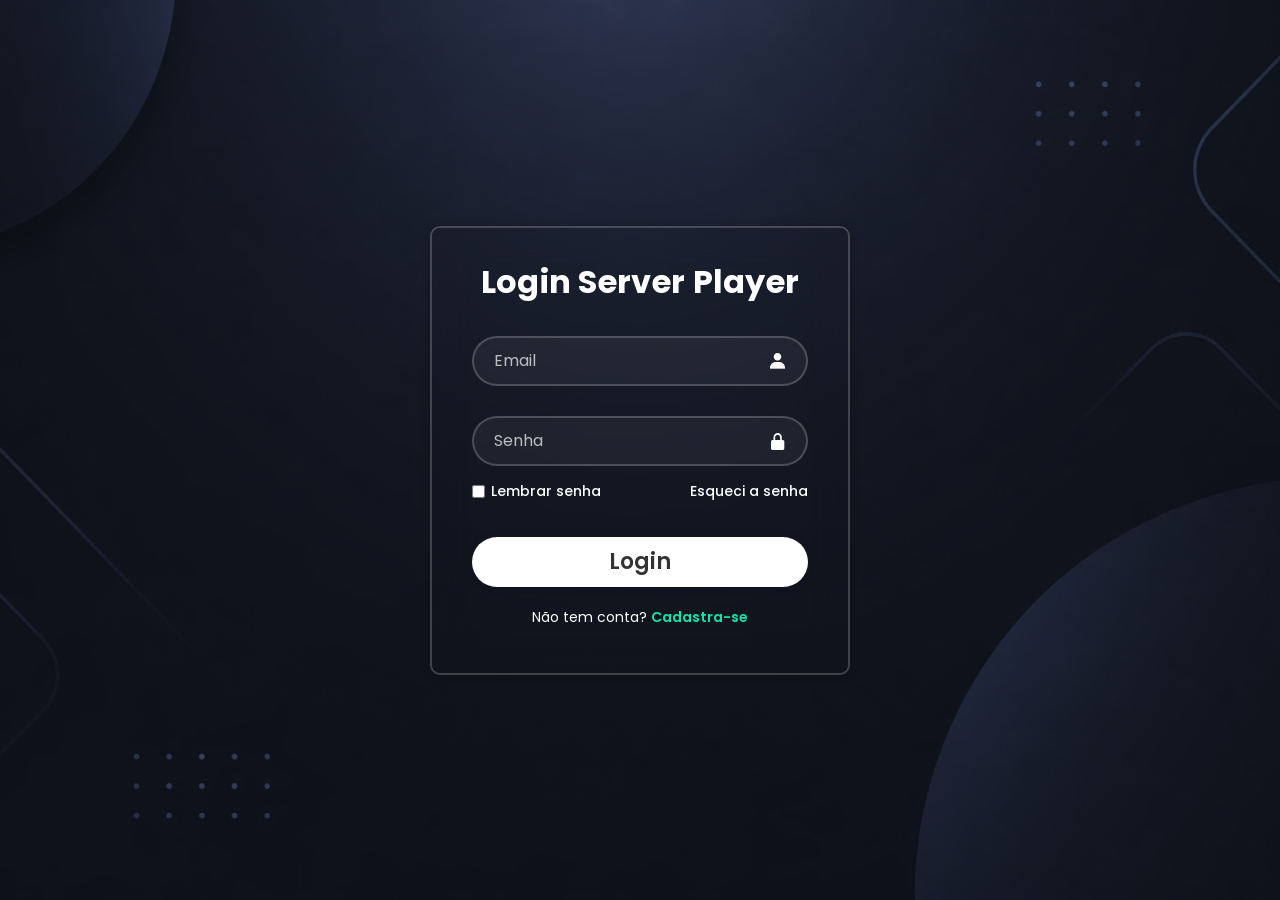
==== index.html @ e5c9da50 "adicionando botão de login com api" ====
<!DOCTYPE html>
<html lang="pt-br">
<head>
    <meta charset="UTF-8">
    <link rel="stylesheet" href="style.css">
    <link href="https://unpkg.com/boxicons@2.1.4/css/boxicons.min.css" rel="stylesheet">
    <meta name="viewport" content="width=device-width, initial-scale=1.0">
    <title>Login</title>
</head>
<body>
    <main class="container">
        <h1>Login Server Player</h1>
            <div class="input-box">
                <input placeholder="Email" type="email" name="email" required>
                <i class="bx bxs-user"></i>
            </div>
            <div class="input-box">
                <input placeholder="Senha" type="password" name="senha" required>
                <i class="bx bxs-lock-alt"></i>
            </div>
            <div class="remember-forgot">
                <label>
                    <input type="checkbox">
                    Lembrar senha
                </label>
                <a href="#">Esqueci a senha</a>
            </div>
<button type="button" class="login" onclick="location.href='home.html'">Login</button>            <div class="registro">
                <p>Não tem conta? <a href="cadastro.html">Cadastra-se</a></p>
            </div>
    </main>
</body>
</html>
---- style.css ----
@import url('https://fonts.googleapis.com/css2?family=Poppins:ital,wght@0,100;0,200;0,300;0,400;0,500;0,600;0,700;0,800;0,900;1,100;1,200;1,300;1,400;1,500;1,600;1,700;1,800;1,900&display=swap');

:root {
    --accent: #0fe5a9;
    --glass-border: rgba(255, 255, 255, .2);
}

* {
    margin: 0;
    padding: 0;
    box-sizing: border-box;
    font-family: "Poppins", sans-serif;
}

body {
    display: flex;
    justify-content: center;
    align-items: center;
    min-height: 100vh;
    background: url(img/tema\ login.png);
    background-size: cover;
    background-position: center;
}

.container {
    width: 420px;
    max-width: 90vw;
    background-color: transparent;
    border: 2px solid var(--glass-border);
    border-radius: 10px;
    color: #fff;
    padding: 30px 40px;
    box-shadow: 0 0 10px rgba(0, 0, 0, .2);
    backdrop-filter: blur(20px);
}

.container h1 {
    font-size: 32px;
    text-align: center;
    letter-spacing: .3px;
}

.input-box {
    position: relative;
    width: 100%;
    height: 50px;
    margin: 30px 0;
}

.input-box input {
    width: 100%;
    height: 100%;
    background-color: rgba(255, 255, 255, .05);
    border: 2px solid var(--glass-border);
    border-radius: 40px;
    outline: none;
    font-size: 16px;
    color: #fff;
    padding: 20px 45px 20px 20px;
    transition: border-color .2s ease;
}

.input-box input::placeholder {
    color: rgba(255, 255, 255, .7);
}

.input-box input:focus-visible {
    border-color: var(--accent);
}

.input-box i {
    position: absolute;
    right: 20px;
    font-size: 20px;
    top: 50%;
    transform: translateY(-50%);
}

.remember-forgot {
    display: flex;
    justify-content: space-between;
    align-items: center;
    margin: -15px 0px 15px;
    font-size: 14px;
}

.remember-forgot label {
    display: flex;
    align-items: center;
    gap: 6px;
    font-weight: 500;
}

.remember-forgot label input {
    accent-color: var(--accent);
}

.remember-forgot a {
    color: #fff;
    text-decoration: none;
    font-weight: 500;
}

.remember-forgot a:hover,
.remember-forgot a:focus-visible {
    text-decoration: underline;
}

.login {
    width: 100%;
    height: 50px;
    background-color: #fff;
    font-size: 22px;
    border: 2px solid var(--glass-border);
    border-radius: 40px;
    cursor: pointer;
    color: #333;
    font-weight: 600;
    box-shadow: 0 0 10px rgba(0, 0, 0, .1);
    margin-top: 20px;
    transition: background-color .3s ease, color .3s ease;
}

.login:hover,
.login:focus-visible {
    background-color: transparent;
    color: #fff;
}

.registro {
    font-size: 14px;
    text-align: center;
    margin: 20px 0px 15px;
}

.registro a {
    text-decoration: none;
    color: var(--accent);
    font-weight: 600;
}

.registro a:hover,
.registro a:focus-visible {
    text-decoration: underline;
}
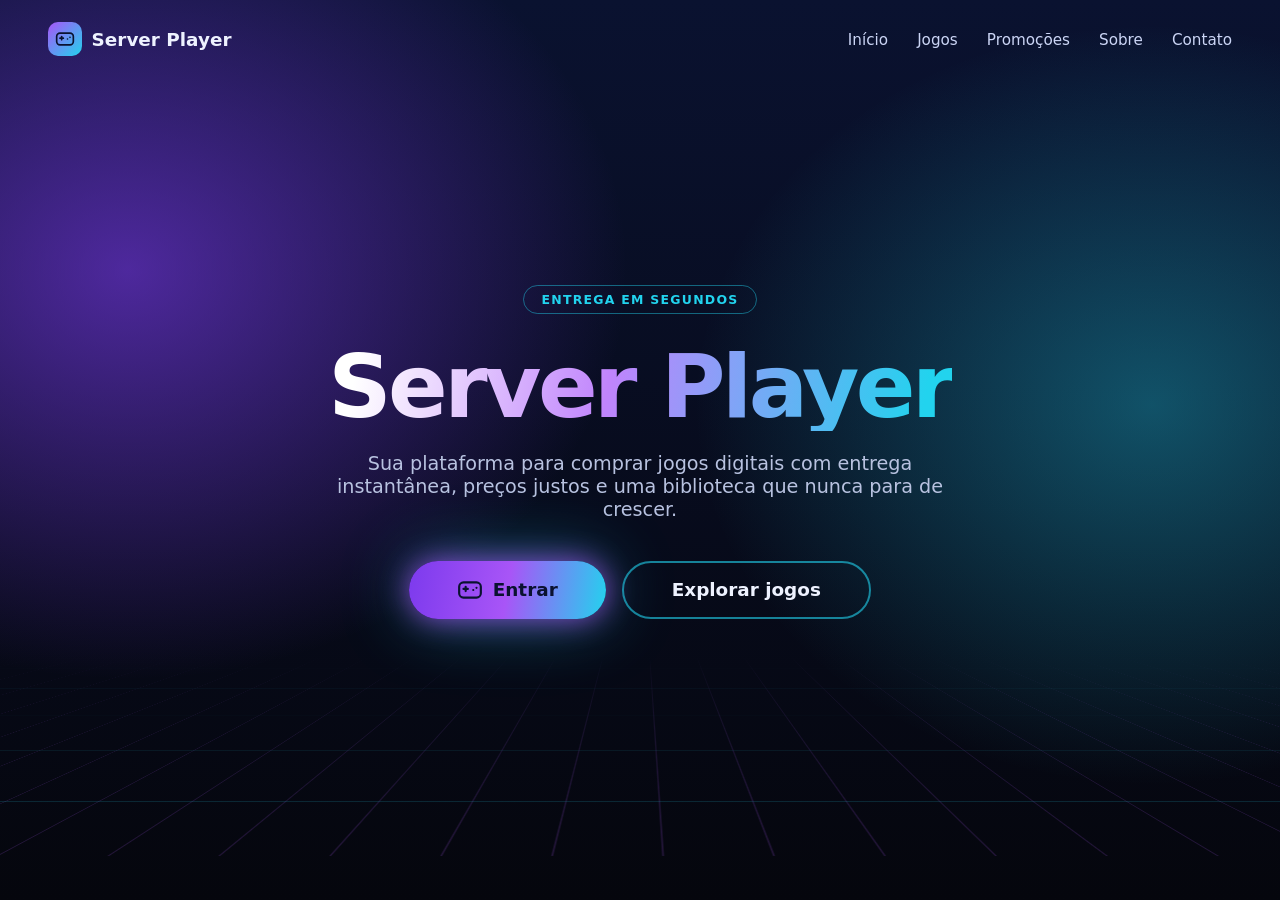
==== commit 4136e773: "adicionei uma pagina de apresentacao" ====
--- a/index.html
+++ b/index.html
@@ -1,33 +1,59 @@
 <!DOCTYPE html>
-<html lang="pt-br">
+<html lang="pt-BR">
 <head>
-    <meta charset="UTF-8">
-    <link rel="stylesheet" href="style.css">
-    <link href="https://unpkg.com/boxicons@2.1.4/css/boxicons.min.css" rel="stylesheet">
-    <meta name="viewport" content="width=device-width, initial-scale=1.0">
-    <title>Login</title>
+<meta charset="UTF-8">
+<meta name="viewport" content="width=device-width, initial-scale=1.0">
+<title>Server Player</title>
+<link href="[fonts.googleapis.com](https://fonts.googleapis.com/css2?family=Outfit:wght@300;600;900&display=swap)" rel="stylesheet">
+<link rel="stylesheet" href="style.css">
 </head>
 <body>
-    <main class="container">
-        <h1>Login Server Player</h1>
-            <div class="input-box">
-                <input placeholder="Email" type="email" name="email" required>
-                <i class="bx bxs-user"></i>
-            </div>
-            <div class="input-box">
-                <input placeholder="Senha" type="password" name="senha" required>
-                <i class="bx bxs-lock-alt"></i>
-            </div>
-            <div class="remember-forgot">
-                <label>
-                    <input type="checkbox">
-                    Lembrar senha
-                </label>
-                <a href="#">Esqueci a senha</a>
-            </div>
-<button type="button" class="login" onclick="location.href='home.html'">Login</button>            <div class="registro">
-                <p>Não tem conta? <a href="cadastro.html">Cadastra-se</a></p>
-            </div>
-    </main>
+
+  <header>
+    <div class="logo">
+      <svg viewBox="0 0 24 24" fill="none" stroke="currentColor" stroke-width="2"
+           stroke-linecap="round" stroke-linejoin="round">
+        <line x1="6" y1="11" x2="10" y2="11"></line>
+        <line x1="8" y1="9" x2="8" y2="13"></line>
+        <line x1="15" y1="12" x2="15.01" y2="12"></line>
+        <line x1="18" y1="10" x2="18.01" y2="10"></line>
+        <rect x="2" y="5" width="20" height="14" rx="4"></rect>
+      </svg>
+      Server Player
+    </div>
+
+    <nav>
+      <a href="#">Início</a>
+      <a href="#">Jogos</a>
+      <a href="#">Promoções</a>
+      <a href="#">Sobre</a>
+      <a href="#">Contato</a>
+    </nav>
+  </header>
+
+  <main class="hero">
+    <span class="selo">ENTREGA EM SEGUNDOS</span>
+
+    <h1>Server Player</h1>
+
+    <p>Sua plataforma para comprar jogos digitais com entrega instantânea, preços justos
+       e uma biblioteca que nunca para de crescer.</p>
+
+    <div class="acoes">
+      <a href="login.html" class="btn btn--entrar">
+        <svg viewBox="0 0 24 24" fill="none" stroke="currentColor" stroke-width="2"
+             stroke-linecap="round" stroke-linejoin="round">
+          <line x1="6" y1="11" x2="10" y2="11"></line>
+          <line x1="8" y1="9" x2="8" y2="13"></line>
+          <line x1="15" y1="12" x2="15.01" y2="12"></line>
+          <line x1="18" y1="10" x2="18.01" y2="10"></line>
+          <rect x="2" y="5" width="20" height="14" rx="4"></rect>
+        </svg>
+        Entrar
+      </a>
+      <a href="#" class="btn btn--contorno">Explorar jogos</a>
+    </div>
+  </main>
+
 </body>
 </html>
--- a/style.css
+++ b/style.css
@@ -1,145 +1,159 @@
-@import url('https://fonts.googleapis.com/css2?family=Poppins:ital,wght@0,100;0,200;0,300;0,400;0,500;0,600;0,700;0,800;0,900;1,100;1,200;1,300;1,400;1,500;1,600;1,700;1,800;1,900&display=swap');
+* { margin: 0; padding: 0; box-sizing: border-box; }
 
-:root {
-    --accent: #0fe5a9;
-    --glass-border: rgba(255, 255, 255, .2);
+body {
+  font-family: 'Outfit', system-ui, sans-serif;
+  background: #0a1230;
+  color: #eef2ff;
+  min-height: 100vh;
+  overflow-x: hidden;
 }
 
-* {
-    margin: 0;
-    padding: 0;
-    box-sizing: border-box;
-    font-family: "Poppins", sans-serif;
+/* Fundo: brilho roxo à esquerda, ciano à direita, grade embaixo */
+body::before {
+  content: "";
+  position: fixed;
+  inset: 0;
+  z-index: -1;
+  background:
+    radial-gradient(60% 70% at 10% 30%, rgba(124, 58, 237, .6), transparent 65%),
+    radial-gradient(55% 65% at 90% 45%, rgba(34, 211, 238, .35), transparent 65%),
+    linear-gradient(#0a1230, #05060d);
 }
 
-body {
-    display: flex;
-    justify-content: center;
-    align-items: center;
-    min-height: 100vh;
-    background: url(img/tema\ login.png);
-    background-size: cover;
-    background-position: center;
+body::after {
+  content: "";
+  position: fixed;
+  left: -10%; right: -10%; bottom: 0;
+  height: 45%;
+  z-index: -1;
+  background-image:
+    linear-gradient(rgba(34, 211, 238, .18) 1px, transparent 1px),
+    linear-gradient(90deg, rgba(168, 85, 247, .18) 1px, transparent 1px);
+  background-size: 60px 60px;
+  transform: perspective(400px) rotateX(65deg);
+  mask-image: linear-gradient(to top, #000, transparent 80%);
 }
 
-.container {
-    width: 420px;
-    max-width: 90vw;
-    background-color: transparent;
-    border: 2px solid var(--glass-border);
-    border-radius: 10px;
-    color: #fff;
-    padding: 30px 40px;
-    box-shadow: 0 0 10px rgba(0, 0, 0, .2);
-    backdrop-filter: blur(20px);
+/* ---------- CABEÇALHO ---------- */
+header {
+  display: flex;
+  align-items: center;
+  justify-content: space-between;
+  padding: 1.4rem 3rem;
 }
 
-.container h1 {
-    font-size: 32px;
-    text-align: center;
-    letter-spacing: .3px;
+.logo {
+  display: flex;
+  align-items: center;
+  gap: .6rem;
+  font-size: 1.15rem;
+  font-weight: 900;
 }
 
-.input-box {
-    position: relative;
-    width: 100%;
-    height: 50px;
-    margin: 30px 0;
+.logo svg {
+  width: 34px; height: 34px;
+  padding: 7px;
+  border-radius: 10px;
+  background: linear-gradient(135deg, #a855f7, #22d3ee);
+  color: #0a1230;
 }
 
-.input-box input {
-    width: 100%;
-    height: 100%;
-    background-color: rgba(255, 255, 255, .05);
-    border: 2px solid var(--glass-border);
-    border-radius: 40px;
-    outline: none;
-    font-size: 16px;
-    color: #fff;
-    padding: 20px 45px 20px 20px;
-    transition: border-color .2s ease;
+nav a {
+  margin-left: 1.5rem;
+  font-size: .95rem;
+  color: #cbd5f5;
+  text-decoration: none;
+  transition: color .3s;
 }
 
-.input-box input::placeholder {
-    color: rgba(255, 255, 255, .7);
+nav a:hover { color: #22d3ee; }
+
+/* ---------- HERO ---------- */
+.hero {
+  min-height: calc(100vh - 90px);
+  display: flex;
+  flex-direction: column;
+  align-items: center;
+  justify-content: center;
+  text-align: center;
+  padding: 0 1.5rem 4rem;
 }
 
-.input-box input:focus-visible {
-    border-color: var(--accent);
+.selo {
+  padding: .4rem 1.1rem;
+  margin-bottom: 1.8rem;
+  border: 1px solid rgba(34, 211, 238, .45);
+  border-radius: 999px;
+  font-size: .78rem;
+  font-weight: 600;
+  letter-spacing: .1em;
+  color: #22d3ee;
 }
 
-.input-box i {
-    position: absolute;
-    right: 20px;
-    font-size: 20px;
-    top: 50%;
-    transform: translateY(-50%);
+h1 {
+  font-size: clamp(3rem, 9vw, 5.5rem);
+  font-weight: 900;
+  line-height: 1;
+  letter-spacing: -.04em;
+  margin-bottom: 1.3rem;
+  background: linear-gradient(100deg, #fff 5%, #c084fc 45%, #22d3ee 95%);
+  -webkit-background-clip: text;
+  background-clip: text;
+  color: transparent;
 }
 
-.remember-forgot {
-    display: flex;
-    justify-content: space-between;
-    align-items: center;
-    margin: -15px 0px 15px;
-    font-size: 14px;
+p {
+  max-width: 620px;
+  font-size: clamp(1rem, 2vw, 1.2rem);
+  font-weight: 300;
+  color: #b8c2e0;
+  margin-bottom: 2.5rem;
 }
 
-.remember-forgot label {
-    display: flex;
-    align-items: center;
-    gap: 6px;
-    font-weight: 500;
+.acoes { display: flex; gap: 1rem; flex-wrap: wrap; justify-content: center; }
+
+.btn {
+  padding: 1rem 3rem;
+  border-radius: 999px;
+  font-family: inherit;
+  font-size: 1.15rem;
+  font-weight: 800;
+  text-decoration: none;
+  transition: transform .3s, box-shadow .3s;
 }
 
-.remember-forgot label input {
-    accent-color: var(--accent);
+/* Botão "Entrar" — o mais chamativo da página */
+.btn--entrar {
+  display: flex;
+  align-items: center;
+  gap: .6rem;
+  color: #0a1230;
+  background: linear-gradient(100deg, #7c3aed, #a855f7 50%, #22d3ee);
+  box-shadow: 0 0 30px rgba(168, 85, 247, .8), 0 0 70px rgba(34, 211, 238, .45);
 }
 
-.remember-forgot a {
-    color: #fff;
-    text-decoration: none;
-    font-weight: 500;
+.btn--entrar svg { width: 26px; height: 26px; }
+
+.btn--entrar:hover {
+  transform: scale(1.08);
+  box-shadow: 0 0 45px rgba(168, 85, 247, 1), 0 0 110px rgba(34, 211, 238, .7);
 }
 
-.remember-forgot a:hover,
-.remember-forgot a:focus-visible {
-    text-decoration: underline;
+.btn--contorno {
+  color: #eef2ff;
+  border: 2px solid rgba(34, 211, 238, .6);
 }
 
-.login {
-    width: 100%;
-    height: 50px;
-    background-color: #fff;
-    font-size: 22px;
-    border: 2px solid var(--glass-border);
-    border-radius: 40px;
-    cursor: pointer;
-    color: #333;
-    font-weight: 600;
-    box-shadow: 0 0 10px rgba(0, 0, 0, .1);
-    margin-top: 20px;
-    transition: background-color .3s ease, color .3s ease;
+.btn--contorno:hover {
+  transform: scale(1.05);
+  background: rgba(34, 211, 238, .15);
+  border-color: #22d3ee;
 }
 
-.login:hover,
-.login:focus-visible {
-    background-color: transparent;
-    color: #fff;
+/* ---------- RESPONSIVO ---------- */
+@media (max-width: 700px) {
+  header { padding: 1.1rem 1.3rem; }
+  nav a { margin-left: .8rem; font-size: .85rem; }
+  .acoes { flex-direction: column; width: 100%; max-width: 320px; }
+  .btn { text-align: center; justify-content: center; }
 }
-
-.registro {
-    font-size: 14px;
-    text-align: center;
-    margin: 20px 0px 15px;
-}
-
-.registro a {
-    text-decoration: none;
-    color: var(--accent);
-    font-weight: 600;
-}
-
-.registro a:hover,
-.registro a:focus-visible {
-    text-decoration: underline;
-}
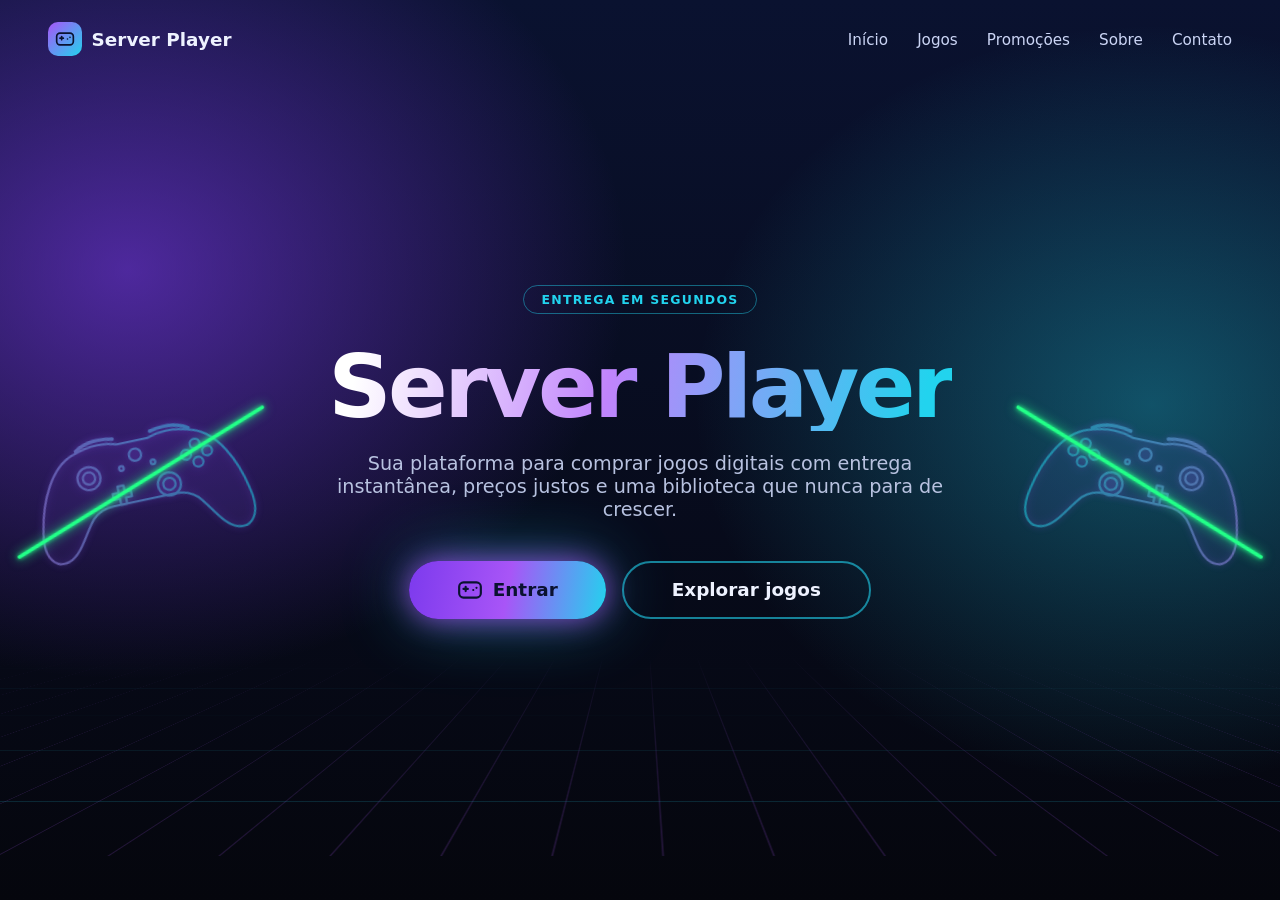
==== commit e4afca66: "Adiciona controles decorativos com linhas verdes cortando eles" ====
--- a/index.html
+++ b/index.html
@@ -32,6 +32,55 @@
   </header>
 
   <main class="hero">
+    <!-- Controles decorativos: desenho guardado uma vez e usado nos dois lados -->
+<svg width="0" height="0" style="position:absolute" aria-hidden="true">
+  <defs>
+    <linearGradient id="grad-controle" gradientUnits="userSpaceOnUse" x1="0" y1="0" x2="600" y2="0">
+      <stop offset="0" stop-color="#a78bfa"/>
+      <stop offset="1" stop-color="#22d3ee"/>
+    </linearGradient>
+  </defs>
+  <symbol id="controle-desenho" viewBox="0 0 600 380">
+    <g fill="rgba(139,92,246,.10)" stroke="url(#grad-controle)" stroke-width="6" stroke-linejoin="round" stroke-linecap="round">
+      <path d="M140 80 C190 62 230 66 260 76 L340 76 C370 66 410 62 460 80
+               C520 100 560 180 575 260 C590 330 560 360 525 350
+               C490 340 470 290 440 255 C420 235 400 232 380 232
+               L220 232 C200 232 180 235 160 255
+               C130 290 110 340 75 350 C40 360 10 330 25 260
+               C40 180 80 100 140 80 Z"/>
+      <path d="M150 72 C180 52 220 52 250 60" fill="none" stroke-width="9"/>
+      <path d="M450 72 C420 52 380 52 350 60" fill="none" stroke-width="9"/>
+      <circle cx="170" cy="148" r="30"/>
+      <circle cx="170" cy="148" r="16"/>
+      <path d="M232 196 h16 v-16 h16 v16 h16 v16 h-16 v16 h-16 v-16 h-16 Z" transform="translate(-10 4)"/>
+      <circle cx="372" cy="205" r="30"/>
+      <circle cx="372" cy="205" r="16"/>
+      <circle cx="430" cy="140" r="13"/>
+      <circle cx="458" cy="116" r="13"/>
+      <circle cx="458" cy="164" r="13"/>
+      <circle cx="486" cy="140" r="13"/>
+      <circle cx="300" cy="112" r="16"/>
+      <circle cx="258" cy="140" r="6"/>
+      <circle cx="342" cy="140" r="6"/>
+    </g>
+  </symbol>
+</svg>
+
+<!-- Controle da ESQUERDA -->
+<div class="controle-fx controle-esquerda" aria-hidden="true">
+  <svg viewBox="0 0 600 380" xmlns="http://www.w3.org/2000/svg">
+    <use class="corpo" href="#controle-desenho" width="600" height="380"/>
+    <line class="linha-verde" x1="-50" y1="310" x2="650" y2="60" pathLength="1"/>
+  </svg>
+</div>
+
+<!-- Controle da DIREITA -->
+<div class="controle-fx controle-direita" aria-hidden="true">
+  <svg viewBox="0 0 600 380" xmlns="http://www.w3.org/2000/svg">
+    <use class="corpo" href="#controle-desenho" width="600" height="380"/>
+    <line class="linha-verde" x1="-50" y1="310" x2="650" y2="60" pathLength="1"/>
+  </svg>
+</div>
     <span class="selo">ENTREGA EM SEGUNDOS</span>
 
     <h1>Server Player</h1>
--- a/style.css
+++ b/style.css
@@ -157,3 +157,69 @@
   .acoes { flex-direction: column; width: 100%; max-width: 320px; }
   .btn { text-align: center; justify-content: center; }
 }
+
+
+/* ===== Controles decorativos da tela inicial ===== */
+
+.hero {
+  position: relative;
+  isolation: isolate;
+}
+
+.controle-fx {
+  position: absolute;
+  top: 50%;
+  width: clamp(150px, 18vw, 260px);
+  pointer-events: none;
+  z-index: -1;
+  transform: translateY(-50%) var(--inclina);
+  animation: flutuar 7s ease-in-out infinite;
+}
+.controle-fx svg {
+  display: block;
+  width: 100%;
+  overflow: visible;
+}
+
+.controle-esquerda {
+  left: 2%;
+  --inclina: rotate(-12deg);
+}
+.controle-direita {
+  right: 2%;
+  --inclina: scaleX(-1) rotate(-12deg);
+  animation-delay: -3.5s;
+}
+
+@keyframes flutuar {
+  0%, 100% { transform: translateY(-50%) var(--inclina); }
+  50%      { transform: translateY(calc(-50% - 12px)) var(--inclina); }
+}
+
+.controle-fx .corpo {
+  opacity: .55;
+  filter: drop-shadow(0 0 10px rgba(139, 92, 246, .6));
+}
+
+.controle-fx .linha-verde {
+  stroke: #22ff88;
+  stroke-width: 9;
+  stroke-linecap: round;
+  stroke-dasharray: 1;
+  stroke-dashoffset: 1;
+  filter: drop-shadow(0 0 5px #22ff88) drop-shadow(0 0 14px rgba(34, 255, 136, .7));
+  animation:
+    cortar 1s cubic-bezier(.6, 0, .2, 1) .5s forwards,
+    brilhar 3s ease-in-out 1.6s infinite;
+}
+@keyframes cortar  { to { stroke-dashoffset: 0; } }
+@keyframes brilhar { 50% { opacity: .65; } }
+
+@media (max-width: 820px) {
+  .controle-fx { display: none; }
+}
+
+@media (prefers-reduced-motion: reduce) {
+  .controle-fx { animation: none; }
+  .controle-fx .linha-verde { animation: none; stroke-dashoffset: 0; }
+}
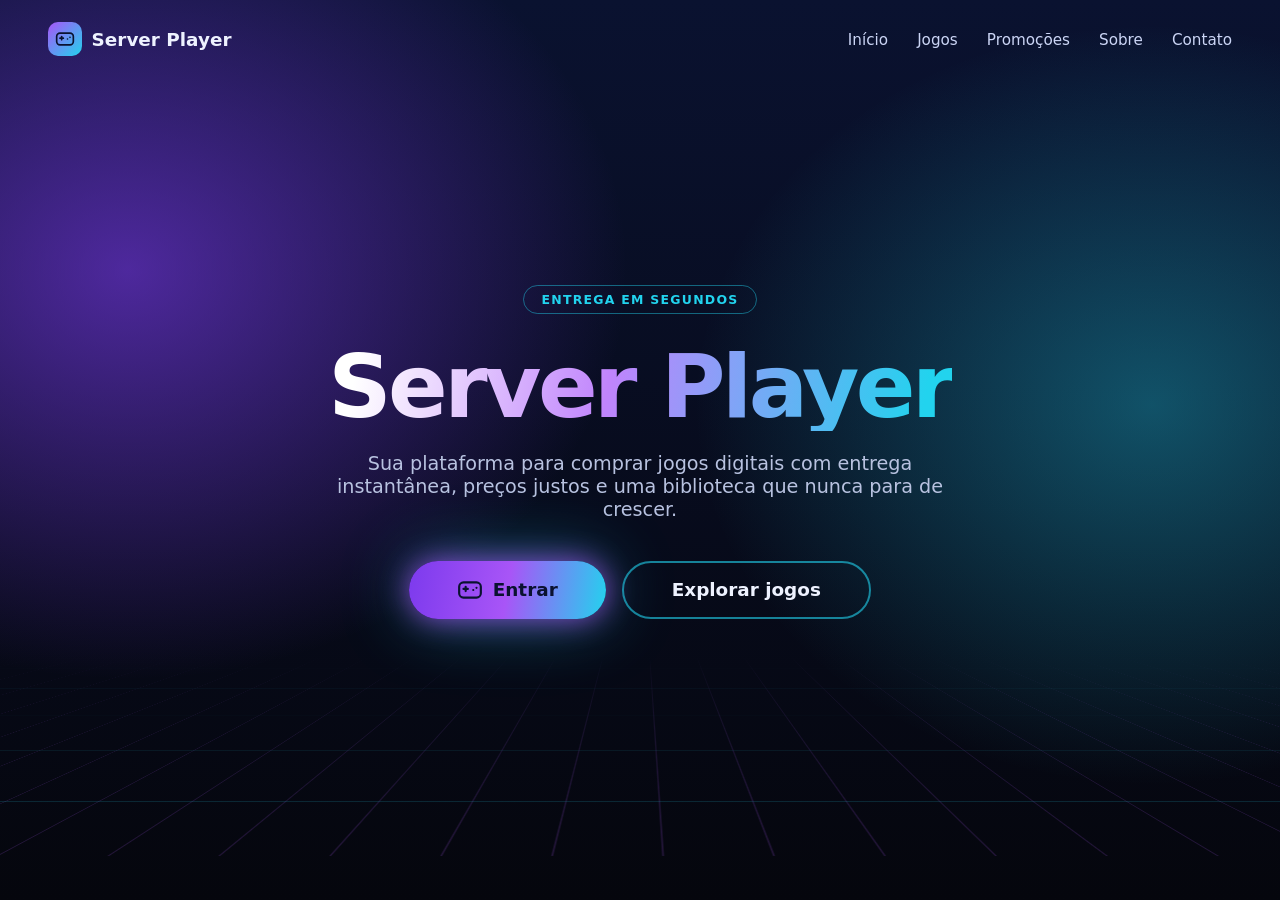
==== commit 114d0a84: "adicionei uma pagina sobre" ====
--- a/index.html
+++ b/index.html
@@ -26,61 +26,12 @@
       <a href="#">Início</a>
       <a href="#">Jogos</a>
       <a href="#">Promoções</a>
-      <a href="#">Sobre</a>
+      <a href="sobre.html">Sobre</a>
       <a href="#">Contato</a>
     </nav>
   </header>
 
   <main class="hero">
-    <!-- Controles decorativos: desenho guardado uma vez e usado nos dois lados -->
-<svg width="0" height="0" style="position:absolute" aria-hidden="true">
-  <defs>
-    <linearGradient id="grad-controle" gradientUnits="userSpaceOnUse" x1="0" y1="0" x2="600" y2="0">
-      <stop offset="0" stop-color="#a78bfa"/>
-      <stop offset="1" stop-color="#22d3ee"/>
-    </linearGradient>
-  </defs>
-  <symbol id="controle-desenho" viewBox="0 0 600 380">
-    <g fill="rgba(139,92,246,.10)" stroke="url(#grad-controle)" stroke-width="6" stroke-linejoin="round" stroke-linecap="round">
-      <path d="M140 80 C190 62 230 66 260 76 L340 76 C370 66 410 62 460 80
-               C520 100 560 180 575 260 C590 330 560 360 525 350
-               C490 340 470 290 440 255 C420 235 400 232 380 232
-               L220 232 C200 232 180 235 160 255
-               C130 290 110 340 75 350 C40 360 10 330 25 260
-               C40 180 80 100 140 80 Z"/>
-      <path d="M150 72 C180 52 220 52 250 60" fill="none" stroke-width="9"/>
-      <path d="M450 72 C420 52 380 52 350 60" fill="none" stroke-width="9"/>
-      <circle cx="170" cy="148" r="30"/>
-      <circle cx="170" cy="148" r="16"/>
-      <path d="M232 196 h16 v-16 h16 v16 h16 v16 h-16 v16 h-16 v-16 h-16 Z" transform="translate(-10 4)"/>
-      <circle cx="372" cy="205" r="30"/>
-      <circle cx="372" cy="205" r="16"/>
-      <circle cx="430" cy="140" r="13"/>
-      <circle cx="458" cy="116" r="13"/>
-      <circle cx="458" cy="164" r="13"/>
-      <circle cx="486" cy="140" r="13"/>
-      <circle cx="300" cy="112" r="16"/>
-      <circle cx="258" cy="140" r="6"/>
-      <circle cx="342" cy="140" r="6"/>
-    </g>
-  </symbol>
-</svg>
-
-<!-- Controle da ESQUERDA -->
-<div class="controle-fx controle-esquerda" aria-hidden="true">
-  <svg viewBox="0 0 600 380" xmlns="http://www.w3.org/2000/svg">
-    <use class="corpo" href="#controle-desenho" width="600" height="380"/>
-    <line class="linha-verde" x1="-50" y1="310" x2="650" y2="60" pathLength="1"/>
-  </svg>
-</div>
-
-<!-- Controle da DIREITA -->
-<div class="controle-fx controle-direita" aria-hidden="true">
-  <svg viewBox="0 0 600 380" xmlns="http://www.w3.org/2000/svg">
-    <use class="corpo" href="#controle-desenho" width="600" height="380"/>
-    <line class="linha-verde" x1="-50" y1="310" x2="650" y2="60" pathLength="1"/>
-  </svg>
-</div>
     <span class="selo">ENTREGA EM SEGUNDOS</span>
 
     <h1>Server Player</h1>
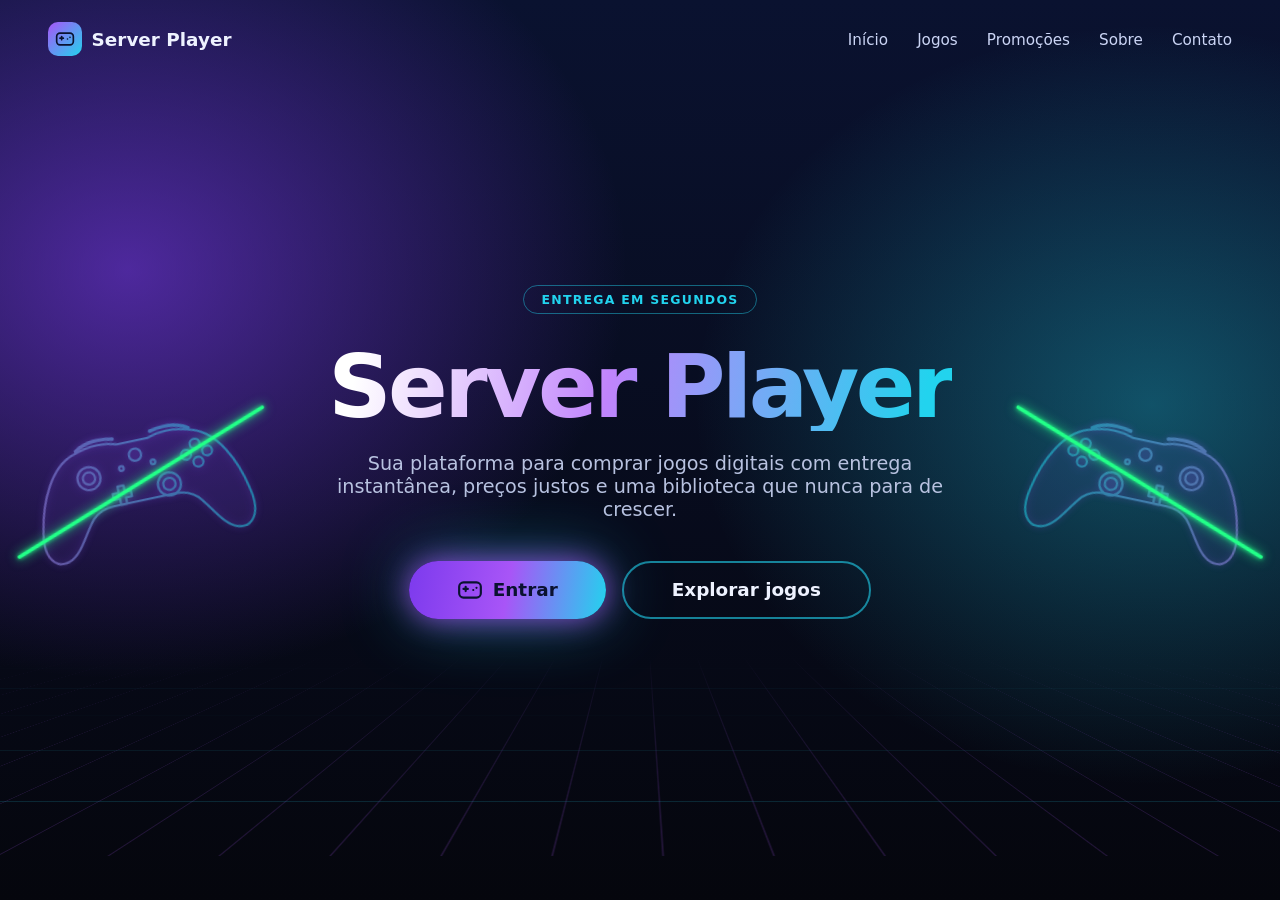
==== commit ee7184ff: "Merge pull request #20 from Feijao-com-arroz/pagina-sobre adicionei uma pagina sobre" ====
--- a/index.html
+++ b/index.html
@@ -32,6 +32,55 @@
   </header>
 
   <main class="hero">
+    <!-- Controles decorativos: desenho guardado uma vez e usado nos dois lados -->
+<svg width="0" height="0" style="position:absolute" aria-hidden="true">
+  <defs>
+    <linearGradient id="grad-controle" gradientUnits="userSpaceOnUse" x1="0" y1="0" x2="600" y2="0">
+      <stop offset="0" stop-color="#a78bfa"/>
+      <stop offset="1" stop-color="#22d3ee"/>
+    </linearGradient>
+  </defs>
+  <symbol id="controle-desenho" viewBox="0 0 600 380">
+    <g fill="rgba(139,92,246,.10)" stroke="url(#grad-controle)" stroke-width="6" stroke-linejoin="round" stroke-linecap="round">
+      <path d="M140 80 C190 62 230 66 260 76 L340 76 C370 66 410 62 460 80
+               C520 100 560 180 575 260 C590 330 560 360 525 350
+               C490 340 470 290 440 255 C420 235 400 232 380 232
+               L220 232 C200 232 180 235 160 255
+               C130 290 110 340 75 350 C40 360 10 330 25 260
+               C40 180 80 100 140 80 Z"/>
+      <path d="M150 72 C180 52 220 52 250 60" fill="none" stroke-width="9"/>
+      <path d="M450 72 C420 52 380 52 350 60" fill="none" stroke-width="9"/>
+      <circle cx="170" cy="148" r="30"/>
+      <circle cx="170" cy="148" r="16"/>
+      <path d="M232 196 h16 v-16 h16 v16 h16 v16 h-16 v16 h-16 v-16 h-16 Z" transform="translate(-10 4)"/>
+      <circle cx="372" cy="205" r="30"/>
+      <circle cx="372" cy="205" r="16"/>
+      <circle cx="430" cy="140" r="13"/>
+      <circle cx="458" cy="116" r="13"/>
+      <circle cx="458" cy="164" r="13"/>
+      <circle cx="486" cy="140" r="13"/>
+      <circle cx="300" cy="112" r="16"/>
+      <circle cx="258" cy="140" r="6"/>
+      <circle cx="342" cy="140" r="6"/>
+    </g>
+  </symbol>
+</svg>
+
+<!-- Controle da ESQUERDA -->
+<div class="controle-fx controle-esquerda" aria-hidden="true">
+  <svg viewBox="0 0 600 380" xmlns="http://www.w3.org/2000/svg">
+    <use class="corpo" href="#controle-desenho" width="600" height="380"/>
+    <line class="linha-verde" x1="-50" y1="310" x2="650" y2="60" pathLength="1"/>
+  </svg>
+</div>
+
+<!-- Controle da DIREITA -->
+<div class="controle-fx controle-direita" aria-hidden="true">
+  <svg viewBox="0 0 600 380" xmlns="http://www.w3.org/2000/svg">
+    <use class="corpo" href="#controle-desenho" width="600" height="380"/>
+    <line class="linha-verde" x1="-50" y1="310" x2="650" y2="60" pathLength="1"/>
+  </svg>
+</div>
     <span class="selo">ENTREGA EM SEGUNDOS</span>
 
     <h1>Server Player</h1>
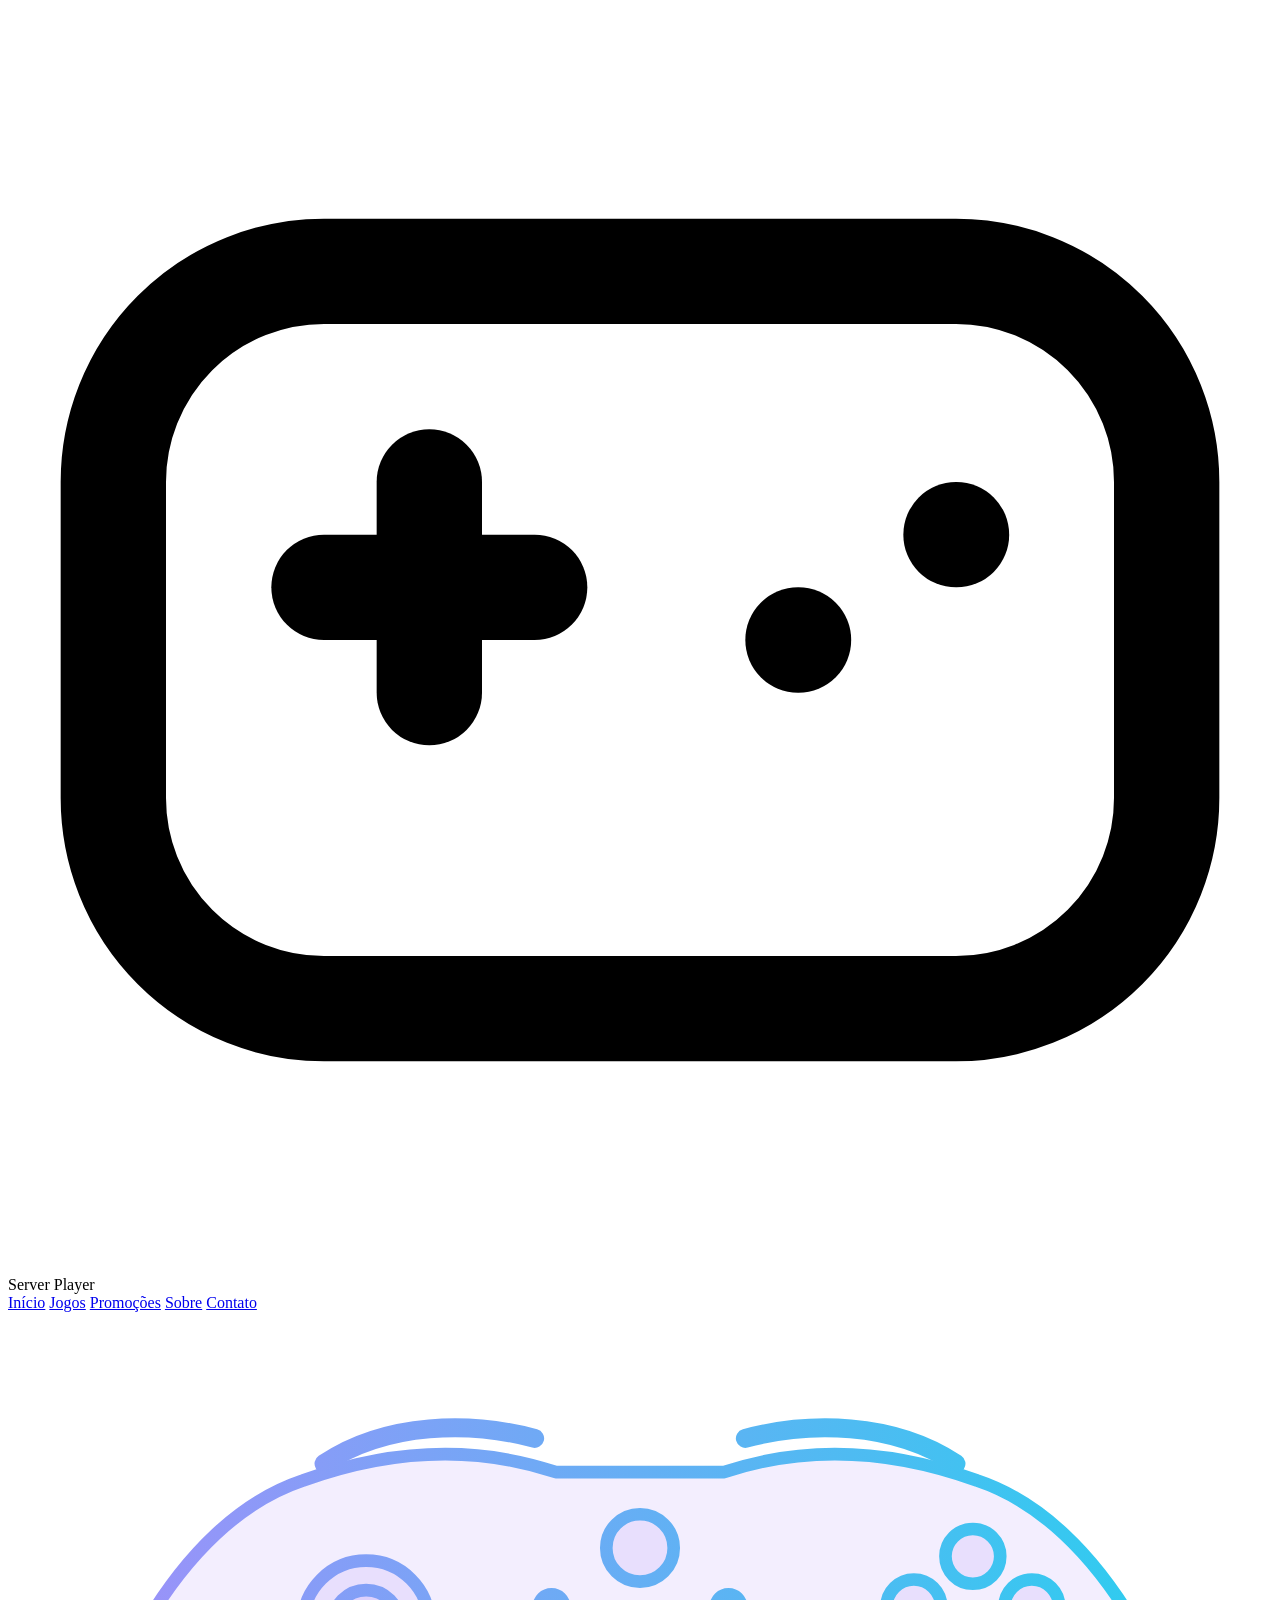
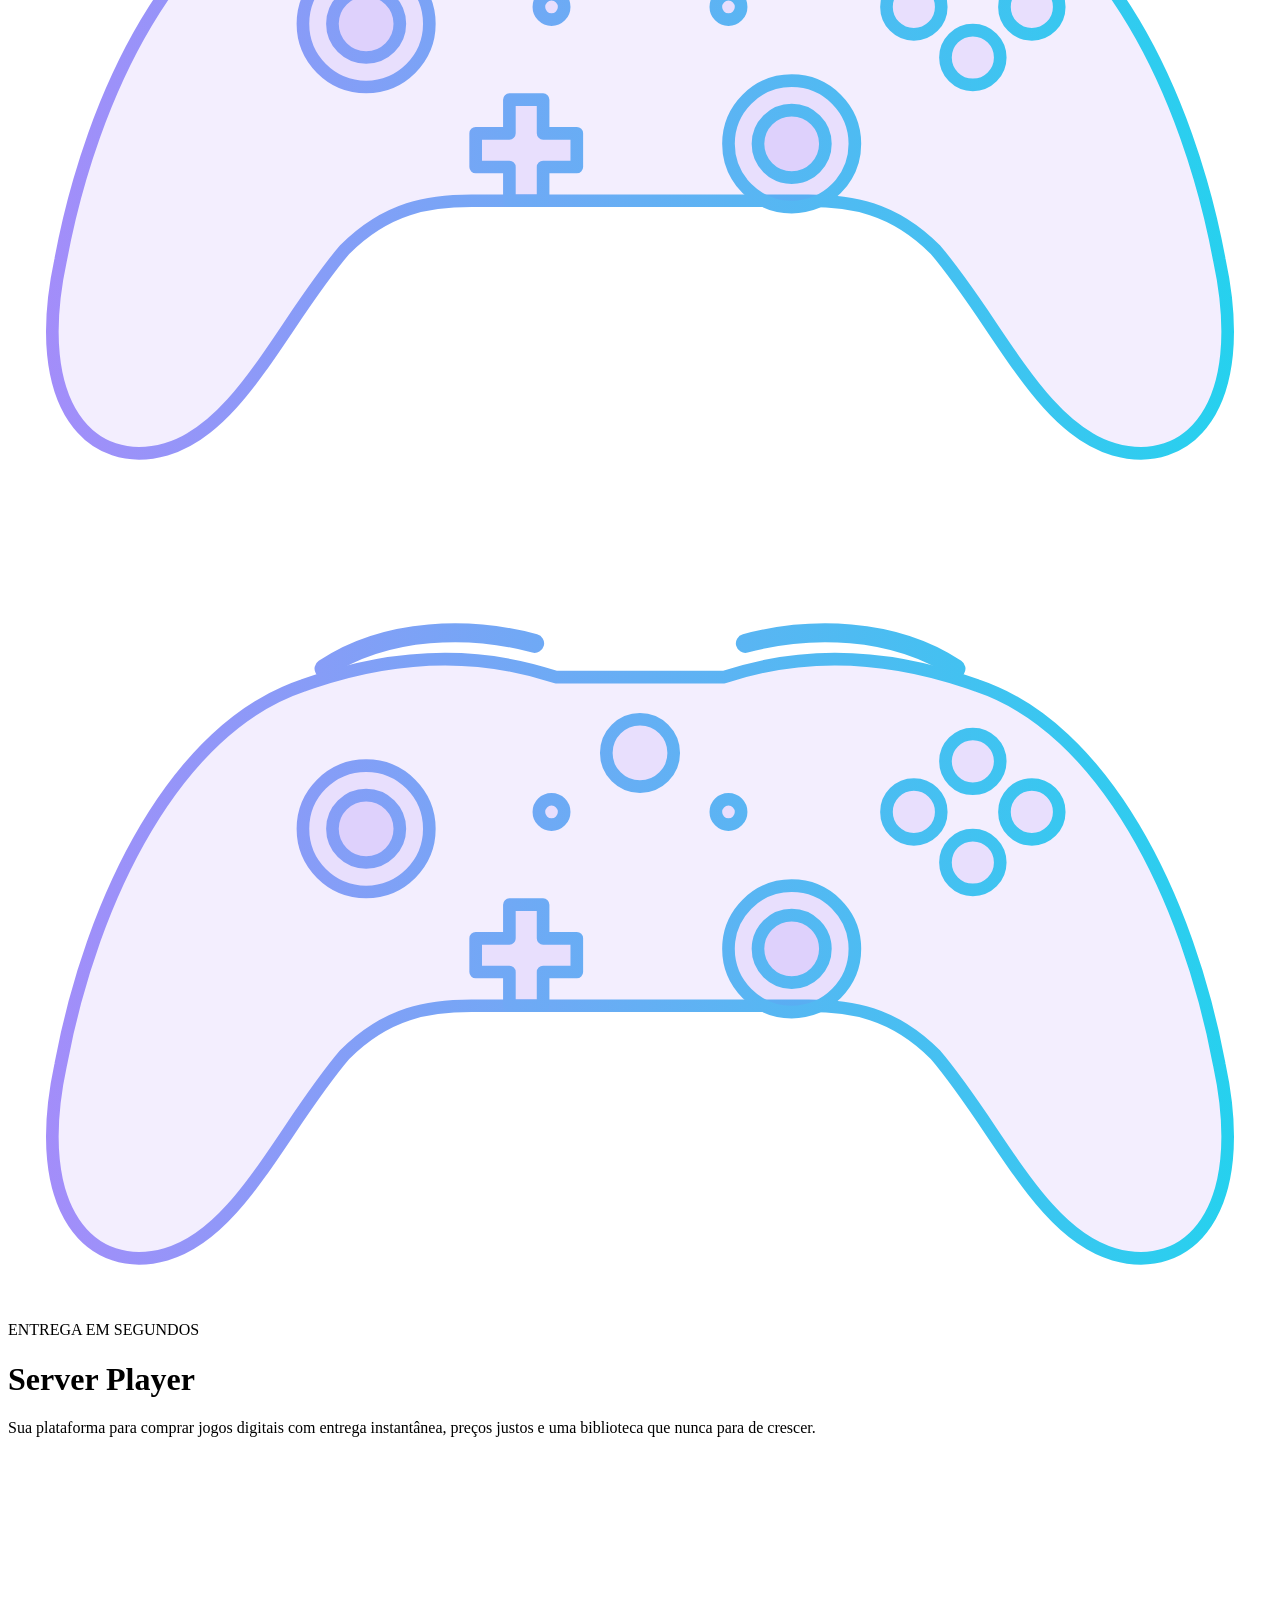
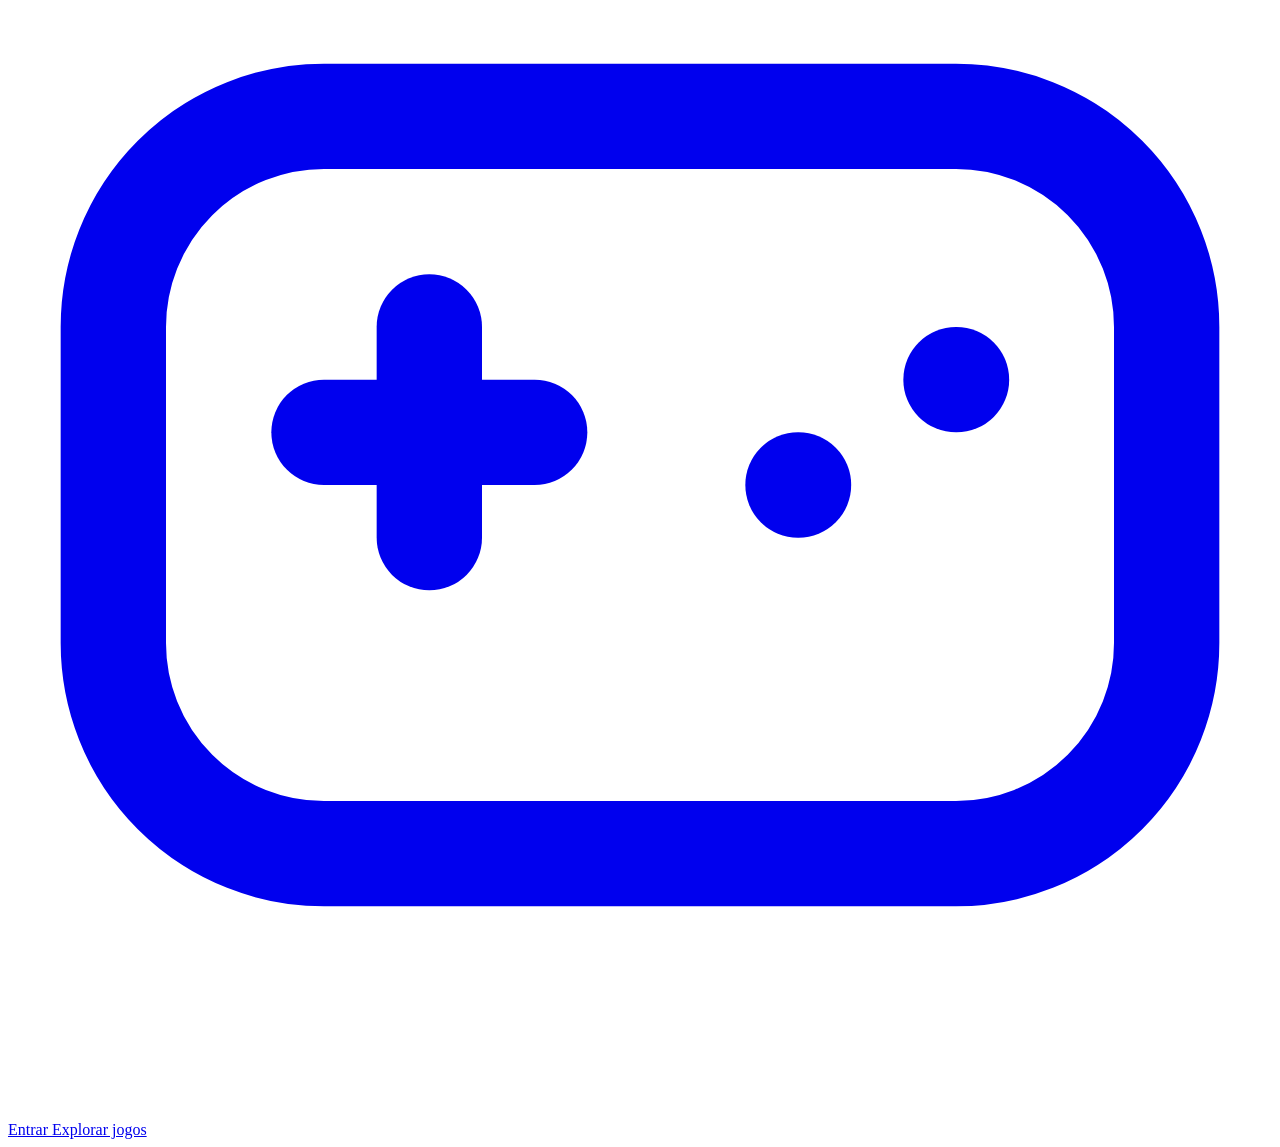
==== commit 549f61dc: "atualizei o caminho das pastas" ====
--- a/index.html
+++ b/index.html
@@ -5,7 +5,7 @@
 <meta name="viewport" content="width=device-width, initial-scale=1.0">
 <title>Server Player</title>
 <link href="[fonts.googleapis.com](https://fonts.googleapis.com/css2?family=Outfit:wght@300;600;900&display=swap)" rel="stylesheet">
-<link rel="stylesheet" href="style.css">
+<link rel="stylesheet" href="css/style.css">
 </head>
 <body>
 
@@ -105,4 +105,4 @@
   </main>
 
 </body>
-</html>
+</html>
